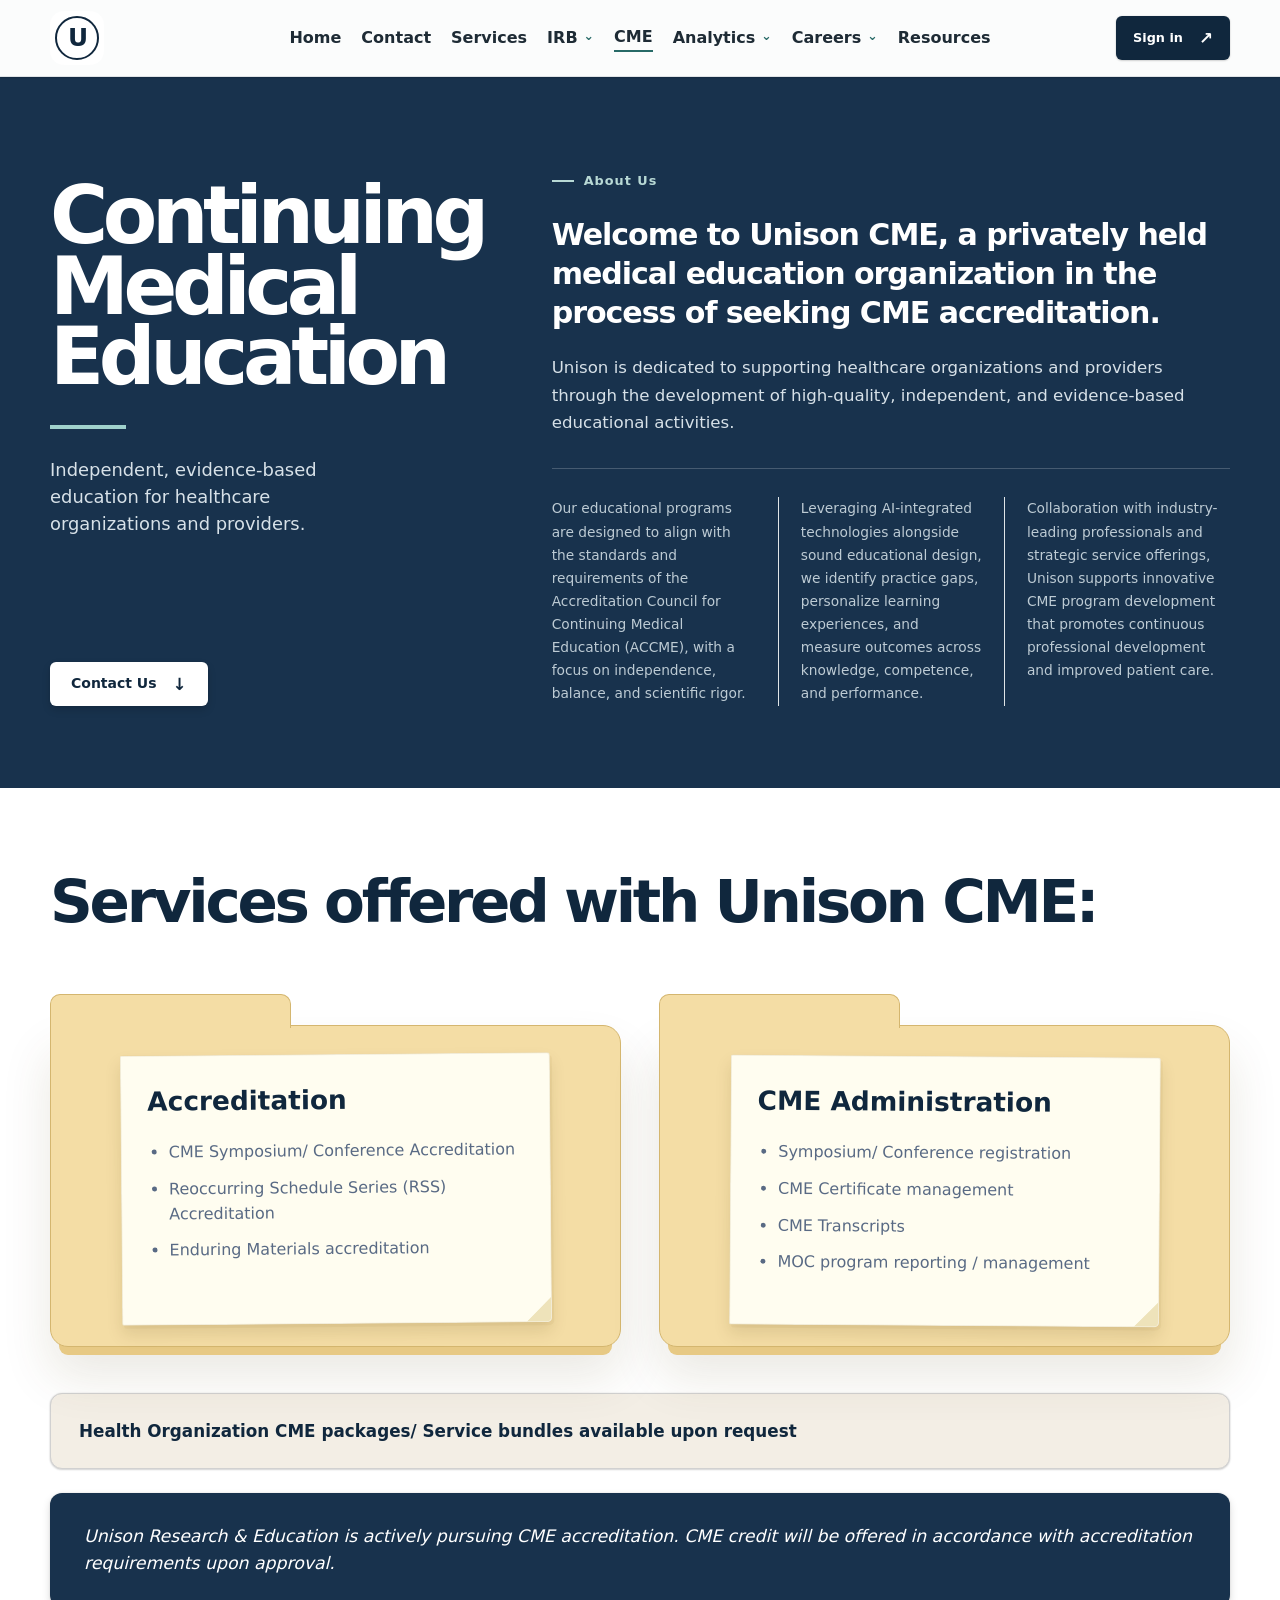
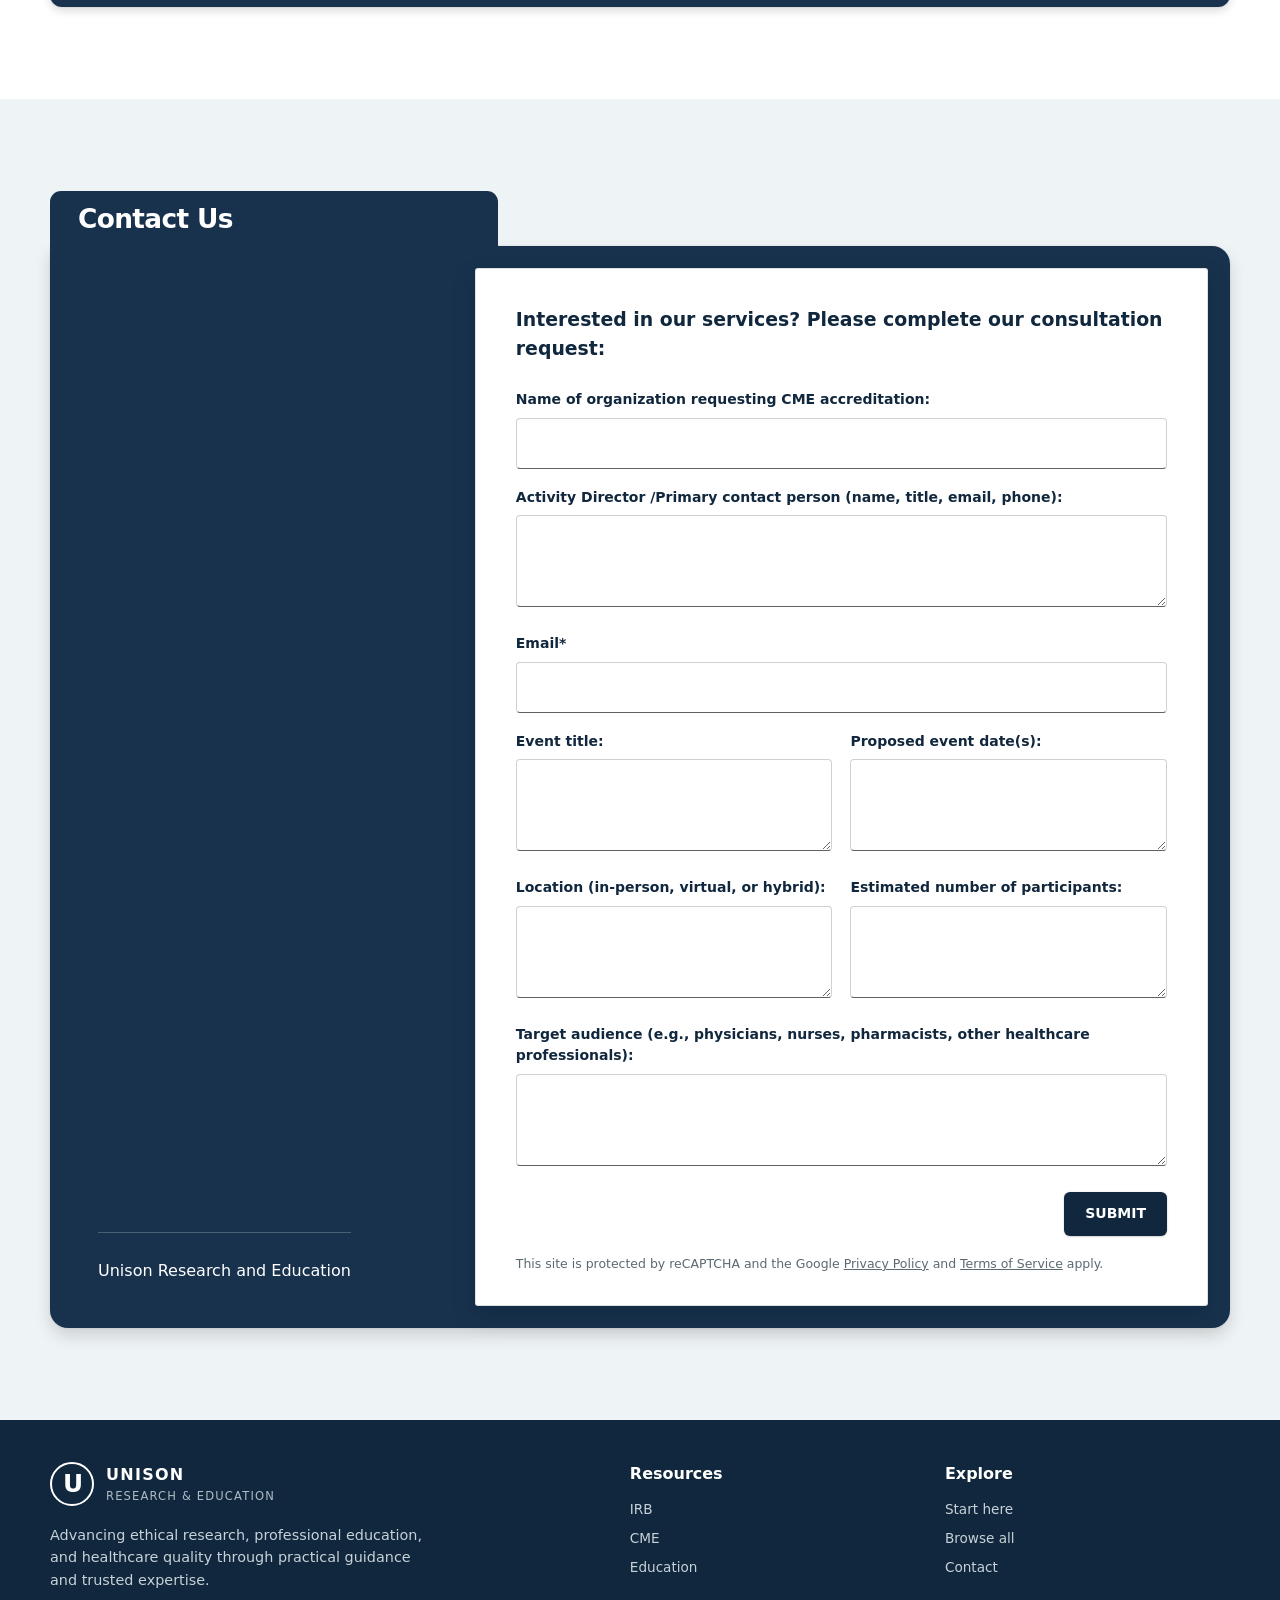
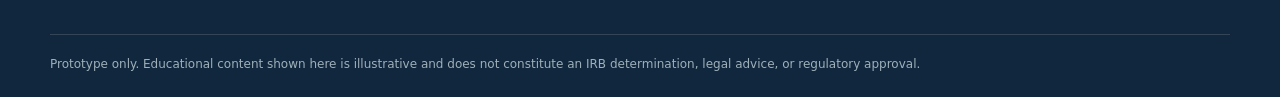
==== CME.html @ 9218071f "Refactored the code to modularize development, added CME and Services" ====
<!doctype html>
<html lang="en">
<head>
  <meta charset="utf-8">
  <meta name="viewport" content="width=device-width, initial-scale=1">
  <meta name="description" content="Continuing Medical Education services from Unison Research & Education.">
  <title>CME | Unison Research &amp; Education</title>
  <link rel="stylesheet" href="assets/css/cme.css">
</head>
<body>
  <a class="skip-link" href="#main-content">Skip to main content</a>
  <header class="site-header">
    <div class="wrap nav">
      <a class="brand" href="index.html" aria-label="Unison Research and Education home"><span class="u-logo" aria-hidden="true">U</span></a>
      <nav class="nav-links" id="site-navigation" aria-label="Primary navigation">
        <a href="index.html">Home</a>
        <a href="Contact.html">Contact</a>
        <a href="Services.html">Services</a>
        <details class="nav-dropdown"><summary>IRB</summary><div class="dropdown-menu"><a href="https://unison-re.org/about-us-1">About IRB</a><a href="https://unison-re.org/turnaround-times">Turnaround Times</a><a href="https://unison-re.org/contact-irb">Contact IRB</a></div></details>
        <a href="CME.html" aria-current="page">CME</a>
        <details class="nav-dropdown"><summary>Analytics</summary><div class="dropdown-menu"><a href="https://unison-re.org/about-us">About Analytics</a><a href="https://unison-re.org/contact-us">Contact Analytics</a></div></details>
        <details class="nav-dropdown"><summary>Careers</summary><div class="dropdown-menu"><a href="https://unison-re.org/cme-committee-member">CME Committee Member</a><a href="https://unison-re.org/irb-member">IRB Member</a></div></details>
        <a href="Resources.html">Resources</a>
      </nav>
      <div class="header-actions"><a class="button dark header-sign-in" href="https://unison-re.org/m/account">Sign in</a><button class="menu-toggle" type="button" aria-expanded="false" aria-controls="site-navigation" aria-label="Open menu">&#9776;</button></div>
    </div>
  </header>

  <main id="main-content" tabindex="-1">
    <section class="hero" id="top">
      <div class="wrap hero-grid">
        <div class="hero-heading">
          <h1><span>Continuing</span> <span>Medical</span> <span>Education</span></h1>
          <p class="hero-tagline">Independent, evidence-based education for healthcare organizations and providers.</p>
          <a class="button hero-cta" href="#contact-us">Contact Us</a>
        </div>
        <article class="about-editorial">
          <h2>About Us</h2>
          <div class="about-document">
            <p class="about-lead">Welcome to Unison CME, a privately held medical education organization in the process of seeking CME accreditation.</p>
            <p class="about-support">Unison is dedicated to supporting healthcare organizations and providers through the development of high-quality, independent, and evidence-based educational activities.</p>
            <div class="about-details">
              <p>Our educational programs are designed to align with the standards and requirements of the Accreditation Council for Continuing Medical Education (ACCME), with a focus on independence, balance, and scientific rigor.</p>
              <p>Leveraging AI-integrated technologies alongside sound educational design, we identify practice gaps, personalize learning experiences, and measure outcomes across knowledge, competence, and performance.</p>
              <p>Collaboration with industry-leading professionals and strategic service offerings, Unison supports innovative CME program development that promotes continuous professional development and improved patient care.</p>
            </div>
          </div>
        </article>
      </div>
    </section>

    <section class="services" id="services">
      <div class="wrap">
        <h2 class="section-title">Services offered with Unison CME:</h2>
        <div class="service-grid">
          <article class="service-folder" tabindex="0">
            <div class="service-note">
              <h3>Accreditation</h3>
              <ul>
                <li>CME Symposium/ Conference Accreditation</li>
                <li>Reoccurring Schedule Series (RSS) Accreditation</li>
                <li>Enduring Materials accreditation</li>
              </ul>
            </div>
          </article>
          <article class="service-folder" tabindex="0">
            <div class="service-note">
              <h3>CME Administration</h3>
              <ul>
                <li>Symposium/ Conference registration</li>
                <li>CME Certificate management</li>
                <li>CME Transcripts</li>
                <li>MOC program reporting / management</li>
              </ul>
            </div>
          </article>
        </div>
        <div class="bundle"><strong>Health Organization CME packages/ Service bundles available upon request</strong></div>
        <div class="accreditation-note"><p><em>Unison Research &amp; Education is actively pursuing CME accreditation. CME credit will be offered in accordance with accreditation requirements upon approval.</em></p></div>
      </div>
    </section>

    <section class="consultation" id="contact-us">
      <div class="wrap consultation-shell">
        <div class="consultation-copy">
          <h2>Contact Us</h2>
          <div class="organization-name">Unison Research and Education</div>
        </div>
        <form class="consultation-form" id="cme-consultation-form">
          <h4 class="form-title">Interested in our services? Please complete our consultation request:</h4>
          <div class="field"><label for="organization">Name of organization requesting CME accreditation:</label><input id="organization" name="organization" type="text" autocomplete="organization"></div>
          <div class="field"><label for="activity-director">Activity Director /Primary contact person (name, title, email, phone):</label><textarea id="activity-director" name="activity-director"></textarea></div>
          <div class="field"><label for="email">Email*</label><input id="email" name="email" type="email" autocomplete="email" required aria-required="true"></div>
          <div class="field-row">
            <div class="field"><label for="event-title">Event title:</label><textarea id="event-title" name="event-title"></textarea></div>
            <div class="field"><label for="event-dates">Proposed event date(s):</label><textarea id="event-dates" name="event-dates"></textarea></div>
          </div>
          <div class="field-row">
            <div class="field"><label for="location">Location (in-person, virtual, or hybrid):</label><textarea id="location" name="location"></textarea></div>
            <div class="field"><label for="participants">Estimated number of participants:</label><textarea id="participants" name="participants"></textarea></div>
          </div>
          <div class="field"><label for="audience">Target audience (e.g., physicians, nurses, pharmacists, other healthcare professionals):</label><textarea id="audience" name="audience"></textarea></div>
          <div class="form-actions"><button class="button dark submit-button" type="submit">SUBMIT</button></div>
          <p class="recaptcha-note">This site is protected by reCAPTCHA and the Google <a href="https://policies.google.com/privacy">Privacy Policy</a> and <a href="https://policies.google.com/terms">Terms of Service</a> apply.</p>
        </form>
      </div>
    </section>
  </main>

  <footer>
    <div class="wrap">
      <div class="footer-grid">
        <div><a class="footer-identity" href="index.html" aria-label="Unison Research and Education home"><span class="u-logo" aria-hidden="true">U</span><span class="footer-brand-copy"><strong>UNISON</strong><span>RESEARCH &amp; EDUCATION</span></span></a><p class="footer-copy">Advancing ethical research, professional education, and healthcare quality through practical guidance and trusted expertise.</p></div>
        <div><h2>Resources</h2><nav aria-label="Footer resource links"><a href="Resources.html#resources">IRB</a><a href="Resources.html#resources">CME</a><a href="Resources.html#resources">Education</a></nav></div>
        <div><h2>Explore</h2><nav aria-label="Footer site links"><a href="index.html">Start here</a><a href="Resources.html">Browse all</a><a href="Contact.html">Contact</a></nav></div>
      </div>
      <div class="fineprint">Prototype only. Educational content shown here is illustrative and does not constitute an IRB determination, legal advice, or regulatory approval.</div>
    </div>
  </footer>

  <script src="assets/js/site-navigation.js"></script>
  <script src="assets/js/cme.js"></script>
</body>
</html>
---- assets/css/cme.css ----
/*
 * CME.html page styles
 * Page-specific rules remain isolated to prevent cross-page regressions.
 */
:root {
  --blue:#18324d;
  --blue-dark:#10273d;
  --accent:#276a67;
  --accent-soft:#e7f1ef;
  --paper:#fbfcfc;
  --ink:#1e2b35;
  --muted:#5b6972;
  --surface:#eef3f5;
  --surface-warm:#f3eee5;
  --line:#dfe5e7;
  --manila:#e7c984;
  --manila-light:#f4dda5;
  --manila-dark:#c9a85f;
  --shadow-2:0 1px 2px rgba(0,0,0,.14),0 0 2px rgba(0,0,0,.12);
  --shadow-8:0 4px 8px rgba(0,0,0,.14),0 0 2px rgba(0,0,0,.12);
  --shadow-16:0 8px 16px rgba(0,0,0,.14),0 0 2px rgba(0,0,0,.12);
}
*{box-sizing:border-box}
html{scroll-behavior:smooth}
body{margin:0;background:var(--paper);color:var(--ink);font-family:"Segoe UI",system-ui,-apple-system,BlinkMacSystemFont,sans-serif;font-size:16px;line-height:1.55}
body.menu-open{overflow:hidden}
a{color:inherit;text-decoration:none}
button,input,textarea{font:inherit}
button,a{-webkit-tap-highlight-color:transparent}
:focus-visible{outline:3px solid #fff;outline-offset:3px;box-shadow:0 0 0 6px var(--accent)}
.wrap{width:min(1180px,calc(100% - 48px));margin:0 auto}
.skip-link{position:fixed;z-index:1000;top:12px;left:12px;padding:12px 16px;border-radius:8px;background:#fff;color:var(--blue-dark);font-weight:700;transform:translateY(-150%);transition:transform .15s ease}
.skip-link:focus{transform:none}

.button{min-height:44px;padding:0 20px;border:1px solid transparent;border-radius:6px;display:inline-flex;align-items:center;justify-content:center;gap:16px;background:var(--blue);color:#fff;font-size:.875rem;font-weight:600;cursor:pointer;box-shadow:var(--shadow-2);transition:background .1s linear,box-shadow .1s linear}
.button::after{content:"\2197";font-size:1.05rem}
.button:hover{background:#254965;box-shadow:var(--shadow-8)}
.button.dark{background:var(--blue-dark)}

.site-header{position:sticky;z-index:50;top:0;width:100%;padding:11px 0;border-bottom:1px solid rgba(24,50,77,.12);background:rgba(251,252,252,.94);box-shadow:var(--shadow-2);backdrop-filter:blur(14px)}
.nav{display:grid;grid-template-columns:1fr auto 1fr;align-items:center;gap:24px}
.brand{width:54px;height:54px;padding:5px;border-radius:14px;background:rgba(255,255,255,.9);justify-self:start}
.u-logo{width:44px;height:44px;display:grid;place-items:center;border:2px solid var(--blue-dark);border-radius:50%;color:var(--blue-dark);font-size:1.55rem;font-weight:750;line-height:1;letter-spacing:-.08em}
.nav-links{display:flex;align-items:center;justify-self:center;gap:20px;padding:0}
.nav-links>a,.nav-dropdown summary{min-height:28px;font-size:1rem;font-weight:600;white-space:nowrap}
.nav-links>a{display:flex;align-items:center}
.nav-links>a:hover{color:var(--accent)}
.nav-links>a[aria-current="page"]{border-bottom:2px solid var(--accent)}
.nav-dropdown{position:relative}
.nav-dropdown summary{display:flex;align-items:center;gap:6px;list-style:none;cursor:pointer}
.nav-dropdown summary::-webkit-details-marker{display:none}
.nav-dropdown summary::after{content:"\2304";position:relative;top:-2px;color:var(--accent);font-size:.78rem}
.nav-dropdown[open] summary,.nav-dropdown:hover summary{color:var(--accent)}
.dropdown-menu{position:absolute;top:calc(100% + 18px);left:-18px;width:max-content;min-width:210px;padding:15px 10px 10px;border:1px solid #768bad;border-radius:0 15px 15px 15px;display:grid;gap:3px;background:#fff;box-shadow:var(--shadow-16);opacity:0;visibility:hidden;transform:translateY(-7px);transition:opacity .2s cubic-bezier(0,0,0,1),transform .2s cubic-bezier(0,0,0,1),visibility .2s}
.dropdown-menu::before{content:"";position:absolute;left:-1px;top:-19px;width:106px;height:19px;border:1px solid #768bad;border-bottom:0;border-radius:11px 11px 0 0;background:#fff}
.nav-dropdown[open] .dropdown-menu,.nav-dropdown:hover .dropdown-menu{opacity:1;visibility:visible;transform:none}
.dropdown-menu a{position:relative;isolation:isolate;padding:10px 12px;border-radius:6px;color:var(--blue-dark);font-size:.93rem;font-weight:600}
.dropdown-menu a::before{content:"";position:absolute;z-index:-1;left:7px;right:7px;top:52%;height:1.05em;background:rgba(247,210,75,.62);clip-path:polygon(0 21%,7% 13%,18% 18%,31% 8%,47% 15%,61% 6%,77% 14%,91% 9%,100% 20%,98% 82%,84% 90%,68% 84%,51% 94%,34% 86%,18% 92%,2% 80%);opacity:0;transform:translateY(-43%) scaleX(0) rotate(-.7deg) skewX(-3deg);transform-origin:left center;pointer-events:none}
.dropdown-menu a:hover::before,.dropdown-menu a:focus-visible::before{animation:nav-highlighter-swipe .48s both}
@keyframes nav-highlighter-swipe{0%{opacity:0;transform:translate(-3%,-39%) scaleX(0) rotate(-1.2deg) skewX(-4deg)}16%{opacity:.72;transform:translate(-2%,-47%) scaleX(.14) rotate(-.9deg) skewX(-3deg)}49%{opacity:.62;transform:translate(0,-41%) scaleX(.54) rotate(.35deg) skewX(-1deg)}76%{opacity:.7;transform:translate(0,-46%) scaleX(.82) rotate(-.35deg) skewX(1deg)}100%{opacity:.66;transform:translate(0,-43%) scaleX(1) rotate(-.55deg)}}
.header-actions{display:flex;align-items:center;justify-self:end;gap:8px}
.header-sign-in{min-height:44px;padding:0 16px;font-size:.8rem}
.menu-toggle{display:none;width:44px;height:44px;border:1px solid #d1d1d1;border-radius:6px;background:#fff;color:var(--blue-dark);font-size:1.35rem}

.hero{padding:86px 0 82px;background:var(--blue);color:#fff;scroll-margin-top:84px}
.hero-grid{display:grid;grid-template-columns:minmax(0,.78fr) minmax(0,1.22fr);gap:68px;align-items:stretch}
.hero-heading{min-width:0;display:flex;flex-direction:column;align-items:flex-start}
.hero h1{margin:18px 0 0;color:#fff;font-size:clamp(3.9rem,6.2vw,5.9rem);font-weight:700;letter-spacing:-.068em;line-height:.89;text-wrap:balance}
.hero h1 span{display:block}
.hero h1::after{content:"";display:block;width:76px;height:4px;margin-top:32px;background:#9fd1cc}
.hero-tagline{max-width:30ch;margin:28px 0 0;color:#d7e1e8;font-size:1.12rem;font-weight:500;line-height:1.5}
.hero-cta{margin-top:auto;background:#fff;color:var(--blue-dark);box-shadow:var(--shadow-8)}
.hero-cta::after{content:"\2193"}
.hero-cta:hover{background:#eef3f5;color:var(--blue-dark)}
.about-editorial{padding-top:8px;color:#fff}
.about-editorial h2{display:flex;align-items:center;gap:10px;margin:0 0 24px;color:#b8d9d5;font-size:.8rem;font-weight:600;letter-spacing:.08em;text-transform:none}
.about-editorial h2::before{content:"";width:22px;height:2px;background:currentColor}
.about-document{max-width:720px}
.about-lead{max-width:36ch;margin:0;color:#fff;font-size:clamp(1.45rem,2.35vw,2rem);font-weight:600;letter-spacing:-.035em;line-height:1.3}
.about-support{max-width:65ch;margin:22px 0 0;color:#d7e1e8;font-size:1.04rem;line-height:1.65}
.about-details{display:grid;grid-template-columns:repeat(3,minmax(0,1fr));gap:0;margin-top:32px;padding-top:28px;border-top:1px solid rgba(255,255,255,.2)}
.about-details p{margin:0;padding:0 22px;color:#bdcbd4;font-size:.86rem;line-height:1.68}
.about-details p:first-child{padding-left:0}
.about-details p+ p{border-left:1px solid var(--line)}
.about-details p:last-child{padding-right:0}

.services{padding:84px 0 92px;background:#fff}
.section-title{max-width:none;margin:0 0 62px;color:var(--blue-dark);font-size:clamp(2.4rem,4.65vw,4.25rem);font-weight:600;letter-spacing:-.055em;line-height:1;white-space:nowrap}
.service-grid{display:grid;grid-template-columns:1fr 1fr;gap:38px}
.service-folder{position:relative;margin-top:32px;padding:28px 24px 22px;border:1px solid #d4b66f;border-radius:0 18px 18px 18px;background:var(--manila-light);box-shadow:0 17px 0 -9px var(--manila),0 29px 50px rgba(83,62,17,.12);transition:transform .25s ease,box-shadow .25s ease}
.service-folder::before{content:"";position:absolute;top:-32px;left:-1px;width:42%;height:33px;border:1px solid #d4b66f;border-bottom:0;border-radius:10px 10px 0 0;background:var(--manila-light)}
.service-folder:hover,.service-folder:focus-within{transform:translateY(-9px) rotate(-.4deg);box-shadow:0 19px 0 -8px var(--manila),0 35px 65px rgba(83,62,17,.18)}
.service-note{position:relative;width:min(90%,430px);min-height:270px;margin:0 auto;padding:25px 26px 30px;overflow:hidden;border:1px solid rgba(139,105,35,.12);border-radius:2px 3px 5px 2px;background:#fffdf0;box-shadow:0 9px 16px rgba(83,62,17,.13),2px 3px 0 rgba(139,105,35,.06);transform:rotate(-.5deg)}
.service-folder:nth-child(2) .service-note{transform:rotate(.4deg) translateY(2px)}
.service-note::after{content:"";position:absolute;right:-1px;bottom:-1px;width:26px;height:26px;background:linear-gradient(135deg,rgba(225,211,158,.18) 0 49%,#eee3ba 50% 100%);clip-path:polygon(0 100%,100% 0,100% 100%)}
.service-note h3{position:relative;z-index:0;isolation:isolate;width:fit-content;margin:0 0 18px;color:var(--blue-dark);font-size:1.65rem}
.service-note h3::before{content:"";position:absolute;z-index:-1;left:-3%;top:52%;width:108%;height:.76em;background:rgba(247,210,75,.68);clip-path:polygon(0 20%,8% 10%,21% 17%,35% 7%,51% 15%,67% 6%,82% 14%,94% 9%,100% 20%,98% 82%,84% 91%,69% 84%,52% 94%,35% 87%,18% 93%,2% 80%);opacity:0;transform:translate(-4%,-43%) scaleX(0) rotate(-1deg);transform-origin:left center}
.service-folder:hover h3::before,.service-folder:focus-within h3::before{animation:service-highlighter .68s both}
@keyframes service-highlighter{0%{opacity:0;transform:translate(-4%,-40%) scaleX(0) rotate(-1.4deg) skewX(-4deg)}18%{opacity:.75;transform:translate(-2%,-47%) scaleX(.14) rotate(-1deg) skewX(-3deg)}52%{opacity:.68;transform:translate(0,-41%) scaleX(.57) rotate(.3deg)}78%{opacity:.75;transform:translate(0,-46%) scaleX(.84) rotate(-.4deg)}100%{opacity:.72;transform:translate(0,-43%) scaleX(1) rotate(-.65deg)}}
.service-note ul{margin:0;padding-left:21px;color:#596a84}
.service-note li+li{margin-top:12px}
.bundle{margin-top:46px;padding:24px 28px;border:1px solid #d1d1d1;border-radius:12px;background:var(--surface-warm);color:var(--blue-dark);font-size:1.05rem;box-shadow:var(--shadow-2)}
.accreditation-note{margin-top:24px;padding:30px 34px;border-radius:12px;background:var(--blue);color:#fff;box-shadow:var(--shadow-8)}
.accreditation-note p{margin:0;font-size:1.08rem}

.consultation{padding:92px 0;background:var(--surface)}
.consultation-shell{position:relative;margin-top:55px;display:grid;grid-template-columns:minmax(0,.72fr) minmax(0,1.28fr);overflow:visible;border-radius:0 18px 18px 18px;background:var(--blue);box-shadow:var(--shadow-16)}
.consultation-copy{min-height:100%;padding:44px 48px;display:flex;align-items:flex-end;color:#fff}
.consultation-copy h2{position:absolute;top:-55px;left:0;width:38%;height:56px;margin:0;padding:0 28px;border-radius:11px 11px 0 0;display:flex;align-items:center;background:var(--blue);color:#fff;font-size:1.65rem;font-weight:700;letter-spacing:-.025em;line-height:1}
.organization-name{margin:0;padding-top:26px;border-top:1px solid rgba(255,255,255,.22);font-size:1rem}
.consultation-form{margin:22px 22px 22px 0;padding:36px 40px 32px;border:1px solid rgba(16,39,61,.14);border-radius:3px;background:#fff;box-shadow:0 10px 24px rgba(3,17,30,.2)}
.form-title{margin:0 0 26px;color:var(--blue-dark);font-size:1.18rem}
.field-row{display:grid;grid-template-columns:1fr 1fr;gap:18px}
.field{margin-bottom:18px}
.field label{display:block;margin-bottom:7px;color:var(--blue-dark);font-size:.875rem;font-weight:600}
.field input,.field textarea{width:100%;border:1px solid #d1d1d1;border-bottom-color:#616161;border-radius:4px;padding:12px;background:#fff;color:#242424;resize:vertical}
.field input{min-height:46px}
.field textarea{min-height:92px}
.field input:hover,.field textarea:hover{border-bottom-color:#242424}
.field input:focus,.field textarea:focus{border-color:#d1d1d1;border-bottom:2px solid var(--accent);padding-bottom:11px}
.form-actions{display:flex;justify-content:flex-end}
.submit-button::after{content:none}
.recaptcha-note{margin:18px 0 0;color:var(--muted);font-size:.78rem}
.recaptcha-note a{text-decoration:underline}

footer{padding:42px 0 24px;background:#10273d;color:#d7e1e8}
.footer-grid{display:grid;grid-template-columns:1.35fr repeat(2,.7fr);gap:30px}
.footer-identity{display:flex;align-items:center;gap:12px;color:#fff}
.footer-identity .u-logo{border-color:#fff;color:#fff}
.footer-brand-copy strong{display:block;color:#fff;font-size:1rem;letter-spacing:.08em}
.footer-brand-copy span{display:block;color:#aebcc5;font-size:.72rem;letter-spacing:.1em}
.footer-copy{max-width:380px;margin-top:18px;color:#c7d2d8;font-size:.9rem}
footer h2{margin:0 0 12px;color:#fff;font-size:1rem}
footer nav{display:grid;gap:8px}
footer nav a{color:#c7d2d8;font-size:.85rem}
footer nav a:hover{color:#fff;text-decoration:underline}
.fineprint{margin-top:28px;padding-top:20px;border-top:1px solid rgba(255,255,255,.14);color:#9fb0ba;font-size:.75rem}

@media(max-width:1050px){
  .nav{grid-template-columns:1fr auto}
  .menu-toggle{display:block;position:relative;z-index:3}
  .nav-links{display:none;position:fixed;inset:0;padding:110px 28px 30px;flex-direction:column;align-items:stretch;justify-content:flex-start;background:rgba(251,252,252,.98);overflow-y:auto}
  .nav-links.open{display:flex}
  .nav-links>a,.nav-dropdown summary{padding:8px 0;font-size:1.14rem}
  .nav-dropdown{width:100%}
  .nav-dropdown summary{justify-content:space-between}
  .dropdown-menu{position:static;width:100%;min-width:0;margin:4px 0 8px;padding:10px;display:none;opacity:1;visibility:visible;transform:none;box-shadow:none}
  .nav-dropdown[open] .dropdown-menu{display:grid}
  .dropdown-menu::before{display:none}
  .hero-grid,.consultation-shell{grid-template-columns:minmax(0,1fr)}
  .hero-heading{display:block}
  .hero-cta{margin-top:38px}
  .consultation-shell{min-height:0}
}
@media(max-width:760px){
  .wrap{width:min(100% - 30px,1180px)}
  .hero{padding:64px 0 68px}
  .hero h1{font-size:clamp(3.4rem,15vw,4.8rem)}
  .hero-grid{gap:48px}
  .about-editorial{padding-top:0}
  .about-details{grid-template-columns:1fr;gap:20px}
  .about-details p,.about-details p:first-child,.about-details p:last-child{padding:0}
  .about-details p+ p{padding-top:20px;border-top:1px solid rgba(255,255,255,.2);border-left:0}
  .services,.consultation{padding:68px 0}
  .section-title{white-space:normal}
  .service-grid,.field-row,.footer-grid{grid-template-columns:1fr}
  .service-grid{gap:56px}
  .service-note{width:92%;min-height:0}
  .consultation-copy{min-height:112px;padding:36px 25px 24px}
  .consultation-copy h2{width:62%;padding:0 20px;font-size:1.4rem}
  .consultation-form{margin:0 15px 15px;padding:30px 22px}
  .footer-grid{gap:34px}
}
@media(forced-colors:active){.dropdown-menu a::before,.service-note h3::before{display:none}}
@media(prefers-reduced-motion:reduce){html{scroll-behavior:auto}*,*::before,*::after{animation-duration:.01ms!important;animation-iteration-count:1!important;transition-duration:.01ms!important}.dropdown-menu a:hover::before,.dropdown-menu a:focus-visible::before{animation:none;opacity:.66;transform:translateY(-43%) scaleX(1)}.service-folder:hover,.service-folder:focus-within{transform:none}.service-folder:hover h3::before,.service-folder:focus-within h3::before{animation:none;opacity:.72;transform:translateY(-43%) scaleX(1)}}
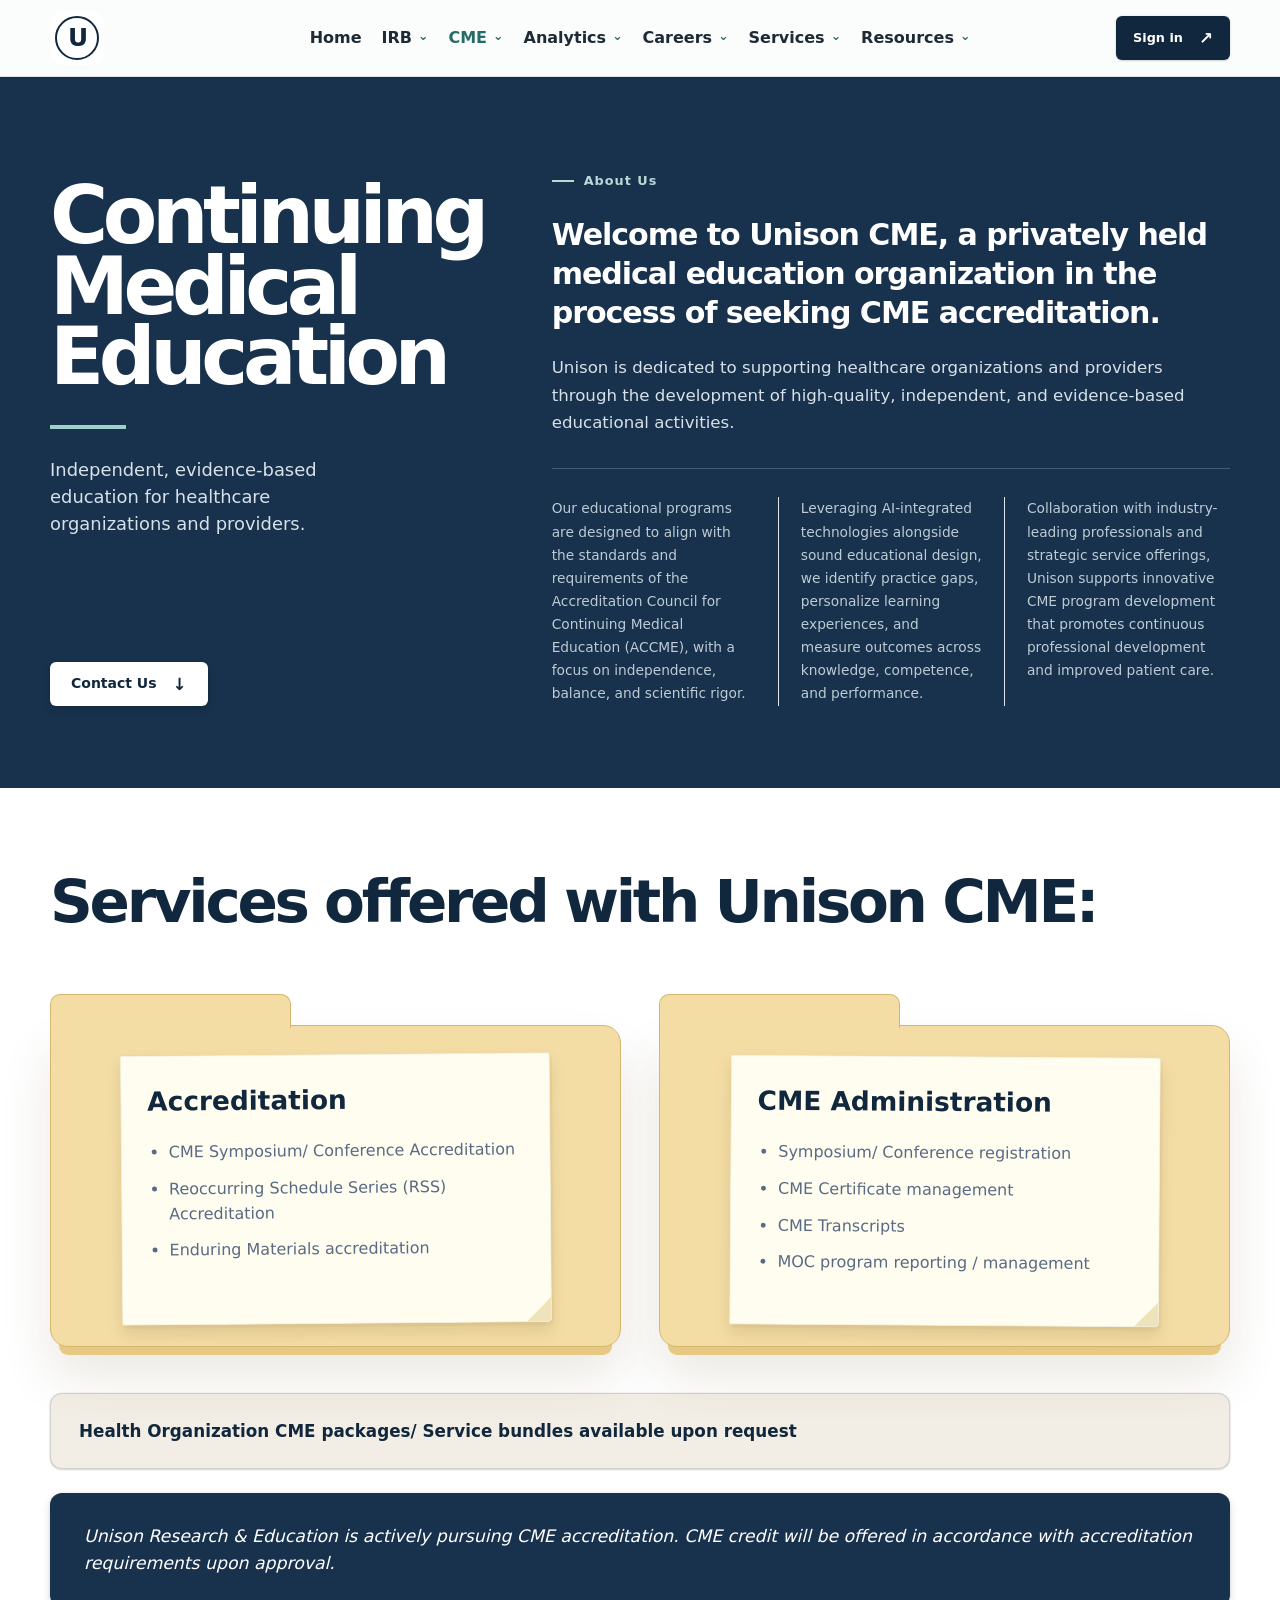
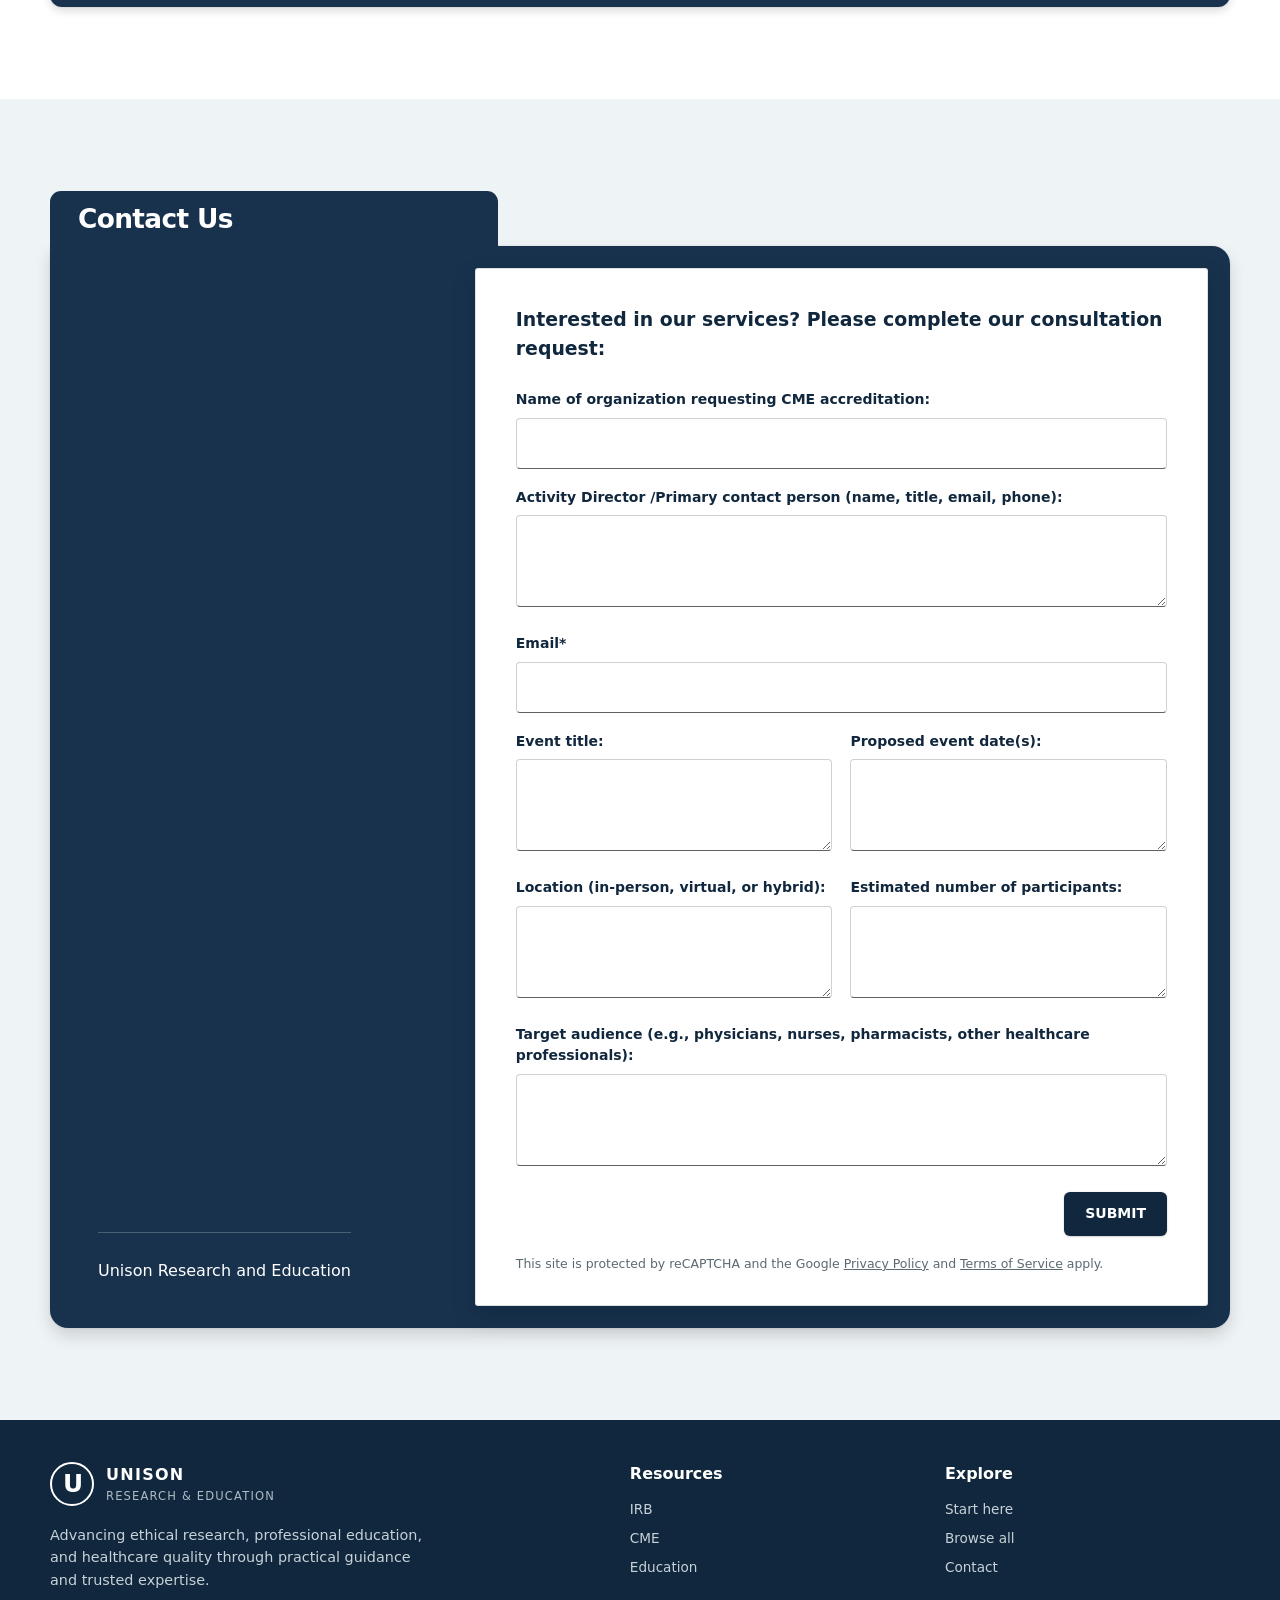
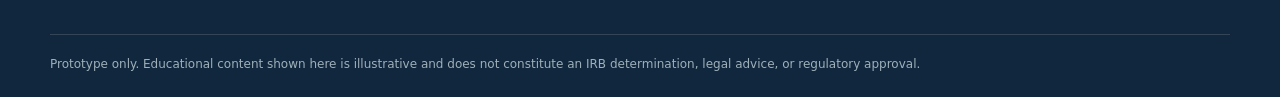
==== commit ebec7d7f: "Navbar updates" ====
--- a/CME.html
+++ b/CME.html
@@ -6,6 +6,7 @@
   <meta name="description" content="Continuing Medical Education services from Unison Research & Education.">
   <title>CME | Unison Research &amp; Education</title>
   <link rel="stylesheet" href="assets/css/cme.css">
+  <link rel="stylesheet" href="assets/css/site-navigation.css">
 </head>
 <body>
   <a class="skip-link" href="#main-content">Skip to main content</a>
@@ -14,13 +15,12 @@
       <a class="brand" href="index.html" aria-label="Unison Research and Education home"><span class="u-logo" aria-hidden="true">U</span></a>
       <nav class="nav-links" id="site-navigation" aria-label="Primary navigation">
         <a href="index.html">Home</a>
-        <a href="Contact.html">Contact</a>
-        <a href="Services.html">Services</a>
         <details class="nav-dropdown"><summary>IRB</summary><div class="dropdown-menu"><a href="https://unison-re.org/about-us-1">About IRB</a><a href="https://unison-re.org/turnaround-times">Turnaround Times</a><a href="https://unison-re.org/contact-irb">Contact IRB</a></div></details>
-        <a href="CME.html" aria-current="page">CME</a>
+        <details class="nav-dropdown nav-dropdown-cme"><summary aria-current="page">CME</summary><div class="dropdown-menu"><a href="CME.html" aria-current="page">CME Overview</a><a href="CME.html#services">CME Services</a><a href="CME.html#contact-us">Request a Consultation</a></div></details>
         <details class="nav-dropdown"><summary>Analytics</summary><div class="dropdown-menu"><a href="https://unison-re.org/about-us">About Analytics</a><a href="https://unison-re.org/contact-us">Contact Analytics</a></div></details>
         <details class="nav-dropdown"><summary>Careers</summary><div class="dropdown-menu"><a href="https://unison-re.org/cme-committee-member">CME Committee Member</a><a href="https://unison-re.org/irb-member">IRB Member</a></div></details>
-        <a href="Resources.html">Resources</a>
+        <details class="nav-dropdown"><summary>Services</summary><div class="dropdown-menu"><a href="Services.html">Explore Services</a><a href="Contact.html">Contact Us</a></div></details>
+        <details class="nav-dropdown nav-dropdown-resources"><summary>Resources</summary><div class="dropdown-menu"><a href="Resources.html">All Resources</a><a href="Resources.html?category=IRB#resources">IRB Resources</a><a href="Resources.html?category=CME#resources">CME Resources</a><a href="Resources.html?category=Analytics#resources">Analytics Resources</a></div></details>
       </nav>
       <div class="header-actions"><a class="button dark header-sign-in" href="https://unison-re.org/m/account">Sign in</a><button class="menu-toggle" type="button" aria-expanded="false" aria-controls="site-navigation" aria-label="Open menu">&#9776;</button></div>
     </div>
--- a/assets/css/site-navigation.css
+++ b/assets/css/site-navigation.css
@@ -0,0 +1,510 @@
+/*
+ * Shared responsive navigation
+ *
+ * Desktop navigation remains page-owned. This layer standardizes the tablet
+ * and mobile experience across the site, inspired by the clear full-screen
+ * disclosure pattern used by large healthcare organizations.
+ */
+
+@media (min-width: 1181px) and (hover: hover) and (pointer: fine) {
+  .nav-links > a,
+  .nav-dropdown > summary {
+    transition: color .2s ease, opacity .24s ease;
+  }
+
+  .nav-links.has-open-dropdown > a,
+  .nav-links.has-open-dropdown > .nav-dropdown:not([open]) > summary {
+    opacity: .9;
+  }
+
+  .nav-links.has-open-dropdown > .nav-dropdown[open] > summary,
+  .nav-links.has-open-dropdown > a:hover,
+  .nav-links.has-open-dropdown > a:focus-visible {
+    opacity: 1;
+  }
+
+  .nav-links.has-open-dropdown > .nav-dropdown[open] > summary {
+    position: relative;
+    z-index: 2;
+    color: var(--accent, #276a67);
+  }
+
+  .nav-dropdown > summary[aria-current="page"] {
+    color: var(--accent, #276a67);
+  }
+
+  .nav-dropdown::after {
+    content: "";
+    position: absolute;
+    top: 100%;
+    right: -16px;
+    left: -16px;
+    height: 30px;
+  }
+
+  .nav-dropdown .dropdown-menu {
+    top: calc(100% + 25px);
+    left: 50%;
+    width: max-content;
+    min-width: 238px;
+    margin: 0;
+    padding: 13px 12px 12px;
+    border: 0;
+    border-radius: 0;
+    display: grid;
+    gap: 2px;
+    overflow: hidden;
+    background: #f6f9fa;
+    box-shadow:
+      0 28px 60px rgba(16, 39, 61, .18),
+      0 8px 18px rgba(16, 39, 61, .09),
+      inset 0 1px 0 rgba(255, 255, 255, .9);
+    clip-path: inset(0 0 100% 0);
+    opacity: 0;
+    visibility: hidden;
+    pointer-events: none;
+    transform: translate(-50%, -12px) scaleY(.96);
+    transform-origin: top center;
+    transition:
+      clip-path .38s cubic-bezier(.16, 1, .3, 1),
+      opacity .18s ease,
+      transform .38s cubic-bezier(.16, 1, .3, 1),
+      visibility 0s linear .38s;
+    will-change: clip-path, transform;
+  }
+
+  .nav-dropdown[open] .dropdown-menu,
+  .nav-dropdown:hover .dropdown-menu {
+    clip-path: inset(0 0 0 0);
+    opacity: 1;
+    visibility: visible;
+    pointer-events: auto;
+    transform: translate(-50%, 0) scale(1);
+    transition:
+      clip-path .38s cubic-bezier(.16, 1, .3, 1),
+      opacity .18s ease,
+      transform .38s cubic-bezier(.16, 1, .3, 1),
+      visibility 0s;
+  }
+
+  .nav-dropdown .dropdown-menu::before {
+    content: "";
+    position: absolute;
+    inset: 0 0 auto;
+    height: 2px;
+    display: block;
+    background: linear-gradient(90deg, #f2c94c, #73b9b4 52%, #4f7395);
+  }
+
+  .nav-dropdown .dropdown-menu a {
+    --option-color: #3b827d;
+    position: relative;
+    min-height: 43px;
+    padding: 10px 14px 10px 29px;
+    border: 0;
+    border-radius: 0;
+    display: flex;
+    align-items: center;
+    background: transparent;
+    color: var(--blue-dark, #10273d);
+    font-size: .86rem;
+    font-weight: 650;
+    opacity: 0;
+    transform: translateY(-9px);
+    transition:
+      color .18s ease,
+      background .18s ease,
+      opacity .2s ease,
+      transform .32s cubic-bezier(.16, 1, .3, 1);
+  }
+
+  .nav-dropdown .dropdown-menu a::before {
+    content: "";
+    position: absolute;
+    left: 13px;
+    width: 4px;
+    height: 16px;
+    border-radius: 999px;
+    display: block;
+    background: var(--option-color);
+    opacity: 0;
+    transform: scaleY(0);
+    transition: opacity .2s ease, transform .3s cubic-bezier(.16, 1, .3, 1);
+  }
+
+  .nav-dropdown .dropdown-menu a:nth-child(2) { --option-color: #d19b25; }
+  .nav-dropdown .dropdown-menu a:nth-child(3) { --option-color: #597fa3; }
+  .nav-dropdown .dropdown-menu a:nth-child(4) { --option-color: #a66b72; }
+
+  .nav-dropdown .dropdown-menu a:hover,
+  .nav-dropdown .dropdown-menu a:focus-visible,
+  .nav-dropdown .dropdown-menu a[aria-current="page"] {
+    background: #e8f1f2;
+    color: var(--accent, #276a67);
+    transform: translateX(3px);
+  }
+
+  .nav-dropdown .dropdown-menu a:hover::before,
+  .nav-dropdown .dropdown-menu a:focus-visible::before {
+    opacity: 1;
+    transform: scaleY(1.25);
+  }
+
+  .nav-dropdown[open] .dropdown-menu a,
+  .nav-dropdown:hover .dropdown-menu a {
+    opacity: 1;
+    transform: none;
+  }
+
+  .nav-dropdown[open] .dropdown-menu a:nth-child(1),
+  .nav-dropdown:hover .dropdown-menu a:nth-child(1) { transition-delay: .05s; }
+
+  .nav-dropdown[open] .dropdown-menu a:nth-child(2),
+  .nav-dropdown:hover .dropdown-menu a:nth-child(2) { transition-delay: .09s; }
+
+  .nav-dropdown[open] .dropdown-menu a:nth-child(3),
+  .nav-dropdown:hover .dropdown-menu a:nth-child(3) { transition-delay: .13s; }
+
+  .nav-dropdown[open] .dropdown-menu a:nth-child(4),
+  .nav-dropdown:hover .dropdown-menu a:nth-child(4) { transition-delay: .17s; }
+
+  .nav-dropdown-resources .dropdown-menu { min-width: 252px; }
+}
+
+@media (max-width: 1180px), (hover: none) and (pointer: coarse) {
+  .site-header {
+    --mobile-header-height: 77px;
+    z-index: 100;
+  }
+
+  .site-header .nav,
+  .nav {
+    grid-template-columns: 1fr auto;
+    gap: 16px;
+  }
+
+  .header-actions {
+    position: relative;
+    z-index: 102;
+  }
+
+  .site-header .brand,
+  .brand {
+    position: relative;
+    z-index: 102;
+  }
+
+  .menu-toggle {
+    position: relative;
+    z-index: 102;
+    width: 48px;
+    height: 48px;
+    padding: 0;
+    border: 0;
+    border-radius: 50%;
+    display: block;
+    overflow: hidden;
+    background: transparent;
+    color: transparent;
+    font-size: 0;
+    box-shadow: none;
+    cursor: pointer;
+  }
+
+  .menu-toggle::before,
+  .menu-toggle::after {
+    content: "";
+    position: absolute;
+    top: 50%;
+    left: 50%;
+    width: 24px;
+    height: 2px;
+    border-radius: 999px;
+    background: var(--blue-dark, #10273d);
+    transform-origin: center;
+    transition:
+      transform .32s cubic-bezier(.22, 1, .36, 1),
+      box-shadow .18s ease;
+  }
+
+  .menu-toggle::before {
+    transform: translate(-50%, -7px);
+    box-shadow: 0 7px 0 var(--blue-dark, #10273d);
+  }
+
+  .menu-toggle::after {
+    transform: translate(-50%, 7px);
+  }
+
+  .menu-toggle[aria-expanded="true"]::before {
+    box-shadow: none;
+    transform: translate(-50%, -50%) rotate(45deg);
+  }
+
+  .menu-toggle[aria-expanded="true"]::after {
+    transform: translate(-50%, -50%) rotate(-45deg);
+  }
+
+  .nav-links {
+    position: fixed;
+    z-index: 100;
+    inset: var(--mobile-header-height) 0 0;
+    width: 100%;
+    height: calc(100vh - var(--mobile-header-height));
+    height: calc(100dvh - var(--mobile-header-height));
+    margin: 0;
+    padding: 42px clamp(28px, 7vw, 84px) 56px;
+    border-top: 1px solid rgba(16, 39, 61, .12);
+    display: flex;
+    flex-direction: column;
+    align-items: stretch;
+    justify-content: flex-start;
+    gap: 0;
+    overflow-x: hidden;
+    overflow-y: auto;
+    overscroll-behavior: contain;
+    background: #fff;
+    opacity: 0;
+    visibility: hidden;
+    pointer-events: none;
+    transform: translateY(-14px);
+    transition:
+      opacity .28s ease,
+      transform .42s cubic-bezier(.22, 1, .36, 1),
+      visibility 0s linear .42s;
+  }
+
+  .nav-links::before {
+    content: "Menu";
+    margin-bottom: 18px;
+    color: var(--accent, #276a67);
+    font-size: .72rem;
+    font-weight: 750;
+    letter-spacing: .14em;
+    text-transform: uppercase;
+  }
+
+  .nav-links.open {
+    display: flex;
+    opacity: 1;
+    visibility: visible;
+    pointer-events: auto;
+    transform: none;
+    transition:
+      opacity .28s ease,
+      transform .42s cubic-bezier(.22, 1, .36, 1),
+      visibility 0s;
+  }
+
+  .nav-links > a,
+  .nav-dropdown {
+    width: 100%;
+    border-bottom: 1px solid rgba(16, 39, 61, .16);
+    opacity: 0;
+    transform: translateY(12px);
+    transition:
+      color .18s ease,
+      opacity .28s ease,
+      transform .38s cubic-bezier(.22, 1, .36, 1);
+  }
+
+  .nav-links.open > a,
+  .nav-links.open > .nav-dropdown {
+    opacity: 1;
+    transform: none;
+  }
+
+  .nav-links.open > :nth-child(1) { transition-delay: .04s; }
+  .nav-links.open > :nth-child(2) { transition-delay: .07s; }
+  .nav-links.open > :nth-child(3) { transition-delay: .10s; }
+  .nav-links.open > :nth-child(4) { transition-delay: .13s; }
+  .nav-links.open > :nth-child(5) { transition-delay: .16s; }
+  .nav-links.open > :nth-child(6) { transition-delay: .19s; }
+  .nav-links.open > :nth-child(7) { transition-delay: .22s; }
+  .nav-links.open > :nth-child(8) { transition-delay: .25s; }
+
+  .nav-links > a,
+  .nav-dropdown summary {
+    min-height: 68px;
+    padding: 15px 4px;
+    display: flex;
+    align-items: center;
+    justify-content: space-between;
+    color: var(--blue-dark, #10273d);
+    font-size: clamp(1.35rem, 3vw, 1.8rem);
+    font-weight: 600;
+    letter-spacing: -.025em;
+    line-height: 1.2;
+    white-space: normal;
+  }
+
+  .nav-links > a[aria-current="page"] {
+    border-bottom: 1px solid rgba(16, 39, 61, .16);
+    color: var(--accent, #276a67);
+  }
+
+  .nav-links > a[aria-current="page"]::after {
+    content: "Current page";
+    color: var(--accent, #276a67);
+    font-size: .68rem;
+    font-weight: 750;
+    letter-spacing: .1em;
+    text-transform: uppercase;
+  }
+
+  .nav-dropdown summary {
+    cursor: pointer;
+  }
+
+  .nav-dropdown summary[aria-current="page"] {
+    color: var(--accent, #276a67);
+  }
+
+  .nav-dropdown summary::after {
+    content: "";
+    position: static;
+    width: 11px;
+    height: 11px;
+    margin: 0 8px 5px 24px;
+    border-right: 2px solid currentColor;
+    border-bottom: 2px solid currentColor;
+    color: var(--accent, #276a67);
+    transform: rotate(45deg);
+    transition: transform .32s cubic-bezier(.22, 1, .36, 1);
+  }
+
+  .nav-dropdown[open] summary::after {
+    transform: translateY(5px) rotate(225deg);
+  }
+
+  .dropdown-menu,
+  .nav-dropdown[open] .dropdown-menu {
+    position: static;
+    width: 100%;
+    min-width: 0;
+    max-height: 0;
+    margin: 0;
+    padding: 0 4px;
+    border: 0;
+    border-radius: 0;
+    display: grid;
+    gap: 0;
+    overflow: hidden;
+    background: transparent;
+    box-shadow: none;
+    opacity: 0;
+    visibility: visible;
+    transform: translateY(-8px);
+    transition:
+      max-height .48s cubic-bezier(.22, 1, .36, 1),
+      opacity .22s ease,
+      transform .36s cubic-bezier(.22, 1, .36, 1),
+      padding .36s ease;
+  }
+
+  .nav-dropdown[open] .dropdown-menu {
+    max-height: 360px;
+    padding: 0 4px 16px;
+    opacity: 1;
+    transform: none;
+  }
+
+  .dropdown-menu::before {
+    display: none;
+  }
+
+  .dropdown-menu a {
+    --option-color: #3b827d;
+    min-height: 50px;
+    padding: 12px 18px;
+    border-left: 3px solid var(--option-color);
+    border-radius: 0;
+    display: flex;
+    align-items: center;
+    color: var(--blue-dark, #10273d);
+    font-size: 1rem;
+    font-weight: 600;
+  }
+
+  .dropdown-menu a:nth-child(2) { --option-color: #d19b25; }
+  .dropdown-menu a:nth-child(3) { --option-color: #597fa3; }
+  .dropdown-menu a:nth-child(4) { --option-color: #a66b72; }
+
+  .dropdown-menu a::before {
+    display: none;
+  }
+
+  .dropdown-menu a:hover,
+  .dropdown-menu a:focus-visible,
+  .dropdown-menu a[aria-current="page"] {
+    border-left-color: var(--option-color);
+    background: #eef3f5;
+    color: var(--blue-dark, #10273d);
+  }
+}
+
+@media (max-width: 600px) {
+  .site-header {
+    --mobile-header-height: 74px;
+  }
+
+  .site-header .nav,
+  .nav {
+    gap: 8px;
+  }
+
+  .header-actions {
+    gap: 2px;
+  }
+
+  .header-sign-in {
+    min-height: 42px;
+    padding-inline: 12px;
+  }
+
+  .menu-toggle {
+    width: 44px;
+    height: 44px;
+  }
+
+  .nav-links {
+    padding: 28px 20px 40px;
+  }
+
+  .nav-links::before {
+    margin-bottom: 10px;
+  }
+
+  .nav-links > a,
+  .nav-dropdown summary {
+    min-height: 62px;
+    font-size: 1.28rem;
+  }
+}
+
+@media (forced-colors: active) {
+  .menu-toggle {
+    border: 1px solid ButtonText;
+  }
+
+  .menu-toggle::before,
+  .menu-toggle::after {
+    background: ButtonText;
+  }
+}
+
+@media (prefers-reduced-motion: reduce) {
+  .nav-dropdown .dropdown-menu,
+  .nav-dropdown .dropdown-menu a,
+  .menu-toggle::before,
+  .menu-toggle::after,
+  .nav-links,
+  .nav-links > a,
+  .nav-links > .nav-dropdown,
+  .nav-dropdown summary::after,
+  .dropdown-menu,
+  .nav-dropdown[open] .dropdown-menu {
+    transition-duration: .01ms !important;
+    transition-delay: 0s !important;
+  }
+}
